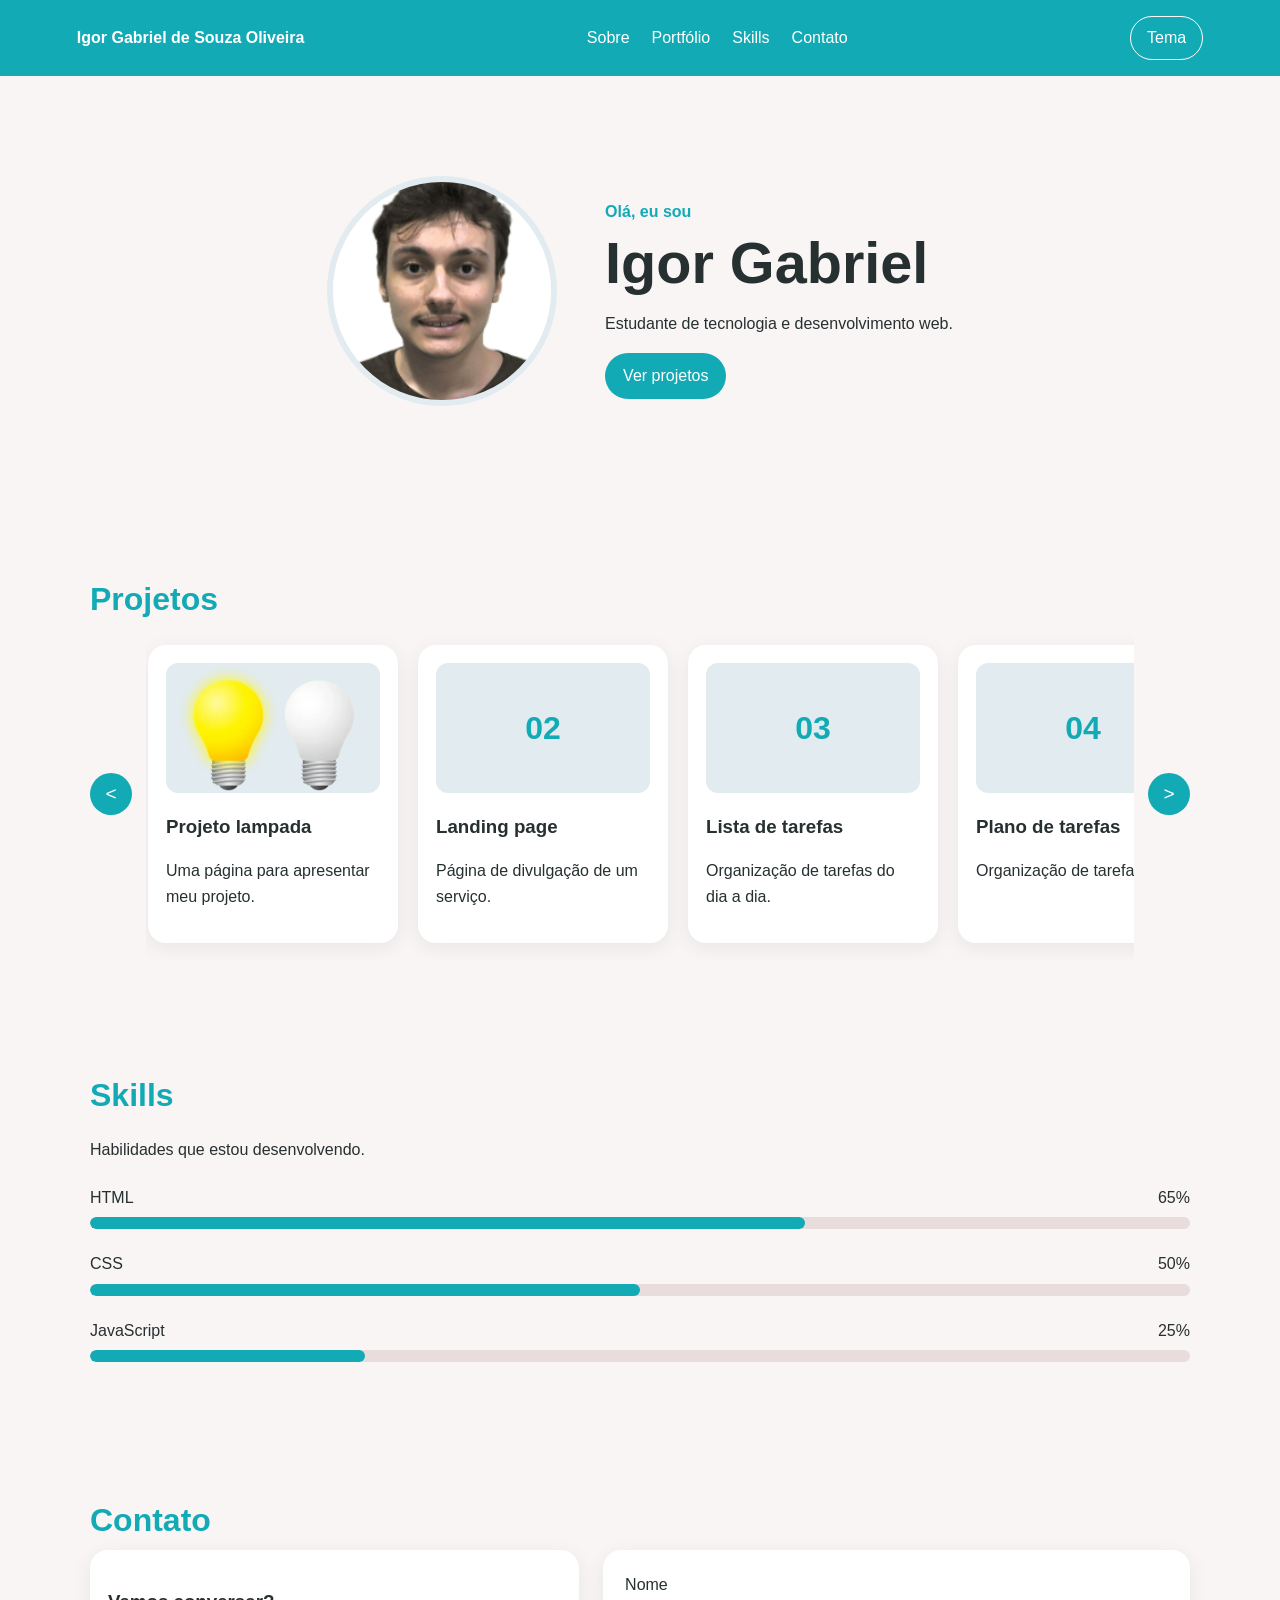
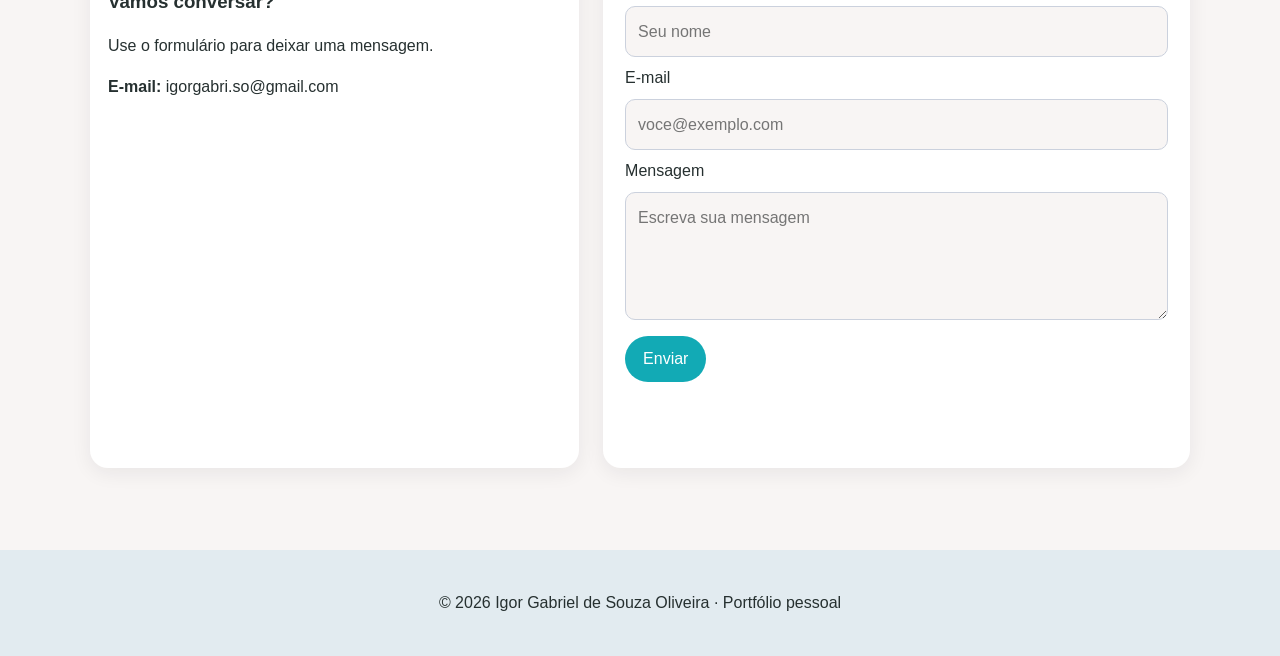
==== index.html @ 078346e3 "Add files via upload" ====
<!DOCTYPE html>
<html lang="pt-BR">
<head>
  <meta charset="UTF-8">
  <meta name="viewport" content="width=device-width, initial-scale=1.0">
  <title>Portfólio de Igor Gabriel de Souza Oliveira</title>
  <link rel="stylesheet" href="style.css">
    <script src="script.js" defer></script>
</head>
<body>
  <header class="topo">
    <a class="logo" href="#sobre">Igor Gabriel de Souza Oliveira</a>
    <nav>
      <a href="#sobre">Sobre</a>
      <a href="#portfolio">Portfólio</a>
      <a href="#skills">Skills</a>
      <a href="#contato">Contato</a>
    </nav>
    <button id="btn-tema" class="btn-tema" type="button">Tema</button>
  </header>

  <main>
    <section id="sobre" class="apresentacao">
      <img class="foto" src="img/foto.png" alt="foto de Igor Gabriel ">
      <div class="apresentacao-texto">
        <p class="saudacao">Olá, eu sou</p>
        <h1>Igor Gabriel</h1>
        <p>Estudante de tecnologia e desenvolvimento web.</p>
        <a class="botao" href="#portfolio">Ver projetos</a>
      </div>
    </section>
    <section id="portfolio" class="secao">
      <h2>Projetos</h2>
      <div class="carrossel">
        <button id="btn-anterior" class="seta" type="button" aria-label="Projetos anteriores">&lt;</button>

        <div class="trilho" id="trilho-projetos">
          <article class="card">
            <div class="card-imagem">
              <a href="https://igor-gabs119.github.io/projeto-l-mpada/"target="_blank">
          <img src="img/lamp_on_off.png" alt="Foto de duas lâmpadas, uma ligada e outra desligada.">
              </a> 
            </div>
            <h3>Projeto lampada</h3>
            <p>Uma página para apresentar meu projeto.</p>
          </article>

          <article class="card">
            <div class="card-imagem">02</div>
            <h3>Landing page</h3>
            <p>Página de divulgação de um serviço.</p>
          </article>

          <article class="card">
            <div class="card-imagem">03</div>
            <h3>Lista de tarefas</h3>
            <p>Organização de tarefas do dia a dia.</p>
          </article>
        
           <article class="card">
            <div class="card-imagem">04</div>
            <h3>Plano de tarefas</h3>
            <p>Organização de tarefa.</p>
          </article>

           <article class="card">
            <div class="card-imagem">05</div>
            <h3>Lista de compras</h3>
            <p>Organização</p>
          </article>

        </div>

        <button id="btn-proximo" class="seta" type="button" aria-label="Próximos projetos">&gt;</button>
      </div>
    </section>
    
    <section id="skills" class="secao">
      <h2>Skills</h2>
      <p>Habilidades que estou desenvolvendo.</p>

      <div class="skill">
        <div class="skill-cabecalho">
          <span>HTML</span><span>65%</span>
        </div>
        <div class="barra">
          <div class="nivel" data-nivel="65"></div>
        </div>
      </div>

      <div class="skill">
        <div class="skill-cabecalho">
          <span>CSS</span><span>50%</span>
        </div>
        <div class="barra">
          <div class="nivel" data-nivel="50"></div>
        </div>
      </div>

      <div class="skill">
        <div class="skill-cabecalho">
          <span>JavaScript</span><span>25%</span>
        </div>
        <div class="barra">
          <div class="nivel" data-nivel="25"></div>
        </div>
      </div>
    </section>
    <section id="contato" class="secao">
      <h2>Contato</h2>
      <div class="contato-grid">
        <article class="card contato-card">
          <h3>Vamos conversar?</h3>
          <p>Use o formulário para deixar uma mensagem.</p>
          <p><strong>E-mail:</strong> igorgabri.so@gmail.com</p>
        </article>

        <form id="form-contato" class="formulario" novalidate>
          <label for="nome">Nome</label>
          <input id="nome" type="text" placeholder="Seu nome">

          <label for="email">E-mail</label>
          <input id="email" type="email" placeholder="voce@exemplo.com">

          <label for="mensagem">Mensagem</label>
          <textarea id="mensagem" rows="4" placeholder="Escreva sua mensagem"></textarea>

          <button class="botao" type="submit">Enviar</button>
          <p id="retorno-formulario" role="status" aria-live="polite"></p>
        </form>
      </div>
    </section>
  </main>

  <footer>
    <p>© 2026 Igor Gabriel de Souza Oliveira · Portfólio pessoal</p>
  </footer>


</body>
</html>
---- style.css ----
:root {

--cor-principal: #12aab5;
  --cor-fundo: #F8F5F4;
  --cor-texto: #263030;
  --cor-cartao: #ffffff;
  --cor-suave: #e2ebf0;
  --cor-destaque: #c56262;
  --cor-borda: #cbd1dd;
  --cor-barra: #E9DCDD;
  --fonte: Arial, Helvetica, sans-serif;
* {
  box-sizing: border-box;
}

html {
  scroll-behavior: smooth;
}

body {
  margin: 0;
  font-family: var(--fonte);
  background: var(--cor-fundo);
  color: var(--cor-texto);
  line-height: 1.6;
}

a {
  color: inherit;
}

.topo {
  position: sticky;
  top: 0;
  z-index: 10;
  display: flex;
  align-items: center;
  justify-content: space-between;
  gap: 20px;
  padding: 16px 6%;
  background: var(--cor-principal);
  color: #fff;
}

.logo {
  font-weight: 700;
  text-decoration: none;
}

nav {
  display: flex;
  gap: 22px;
}

nav a {
  text-decoration: none;
}

nav a:hover {
  color: var(--cor-destaque);
}

button,
.botao {
  cursor: pointer;
  font: inherit;
}

.botao {
  display: inline-block;
  border: 0;
  border-radius: 999px;
  padding: 10px 18px;
  color: white;
  background: var(--cor-principal);
  text-decoration: none;
}

.btn-tema {
  border: 1px solid white;
  border-radius: 999px;
  padding: 8px 16px;
  background: transparent;
  color: white;
}

main {
  width: min(1100px, 88%);
  margin: 0 auto;
}

section {
  scroll-margin-top: 90px;
}

.apresentacao {
  min-height: 430px;
  display: flex;
  align-items: center;
  justify-content: center;
  gap: 48px;
  padding: 70px 0;
}

.foto {
  width: 230px;
  height: 230px;
  border-radius: 50%;
  object-fit: cover;
  border: 6px solid var(--cor-suave);
  background: #ddd;
}

.apresentacao-texto {
  max-width: 600px;
}

.saudacao {
  color: var(--cor-principal);
  font-weight: 700;
  margin-bottom: 0;
}

h1 {
  font-size: clamp(2.2rem, 5vw, 3.6rem);
  line-height: 1.1;
  margin: 8px 0 16px;
}

.secao {
  padding: 42px 0;
}

h2 {
  color: var(--cor-principal);
  font-size: 2rem;
  margin-bottom: 4px;
}

.carrossel {
  display: flex;
  align-items: center;
  gap: 14px;
}

.trilho {
  display: flex;
  gap: 20px;
  overflow: hidden;
  scroll-behavior: smooth;
  padding: 16px 2px;
  flex: 1;
}

.card {
  flex: 0 0 250px;
  border-radius: 18px;
  padding: 18px;
  background: var(--cor-cartao);
  box-shadow: 0 5px 20px #17172b12;
}

.card h3 {
  margin-bottom: 6px;
}

.card-imagem {
  display: grid;
  place-items: center;
  height: 130px;
  overflow: hidden;
  border-radius: 12px;
  color: var(--cor-principal);
  font-size: 2rem;
  font-weight: 700;
  background: var(--cor-suave);
}

.card-imagem a {
  display: grid;
  place-items: center;
  width: 100%;
  height: 100%;
}

.card-imagem img {
  display: block;
  width: 100%;
  height: 100%;
  object-fit: contain;
}

.seta {
  flex: 0 0 42px;
  width: 42px;
  height: 42px;
  border: 0;
  border-radius: 50%;
  background: var(--cor-principal);
  color: #fff;
  font-size: 1.2rem;
}

.skill {
  margin: 22px 0;
}

.skill-cabecalho {
  display: flex;
  justify-content: space-between;
  margin-bottom: 7px;
}

.barra {
  height: 12px;
  overflow: hidden;
  border-radius: 99px;
  background: var(--cor-barra);
}

.nivel {
  width: 0;
  height: 100%;
  border-radius: inherit;
  background: var(--cor-principal);
  transition: width 1.2s ease;
}

.contato-grid {
  display: grid;
  grid-template-columns: 1fr 1.2fr;
  gap: 24px;
}

.contato-card {
  flex: initial;
}

.contato-links {
  display: flex;
  flex-wrap: wrap;
  gap: 12px;
  margin-top: 20px;
}

.contato-link {
  display: inline-flex;
  align-items: center;
  gap: 8px;
  padding: 10px 12px;
  border-radius: 10px;
  background: var(--cor-suave);
  color: var(--cor-texto);
  text-decoration: none;
}

.contato-link:hover {
  color: var(--cor-principal);
}

.contato-link svg {
  width: 22px;
  height: 22px;
  fill: currentColor;
}

.formulario {
  display: flex;
  flex-direction: column;
  gap: 8px;
  padding: 22px;
  border-radius: 18px;
  background: var(--cor-cartao);
  box-shadow: 0 5px 20px #17172b12;
}

input,
textarea {
  width: 100%;
  padding: 12px;
  border: 1px solid var(--cor-borda);
  border-radius: 10px;
  font: inherit;
  background: var(--cor-fundo);
  color: var(--cor-texto);
}

.formulario .botao {
  align-self: flex-start;
  margin-top: 8px;
}

#retorno-formulario {
  min-height: 1.5em;
}

footer {
  text-align: center;
  padding: 24px;
  margin-top: 40px;
  background: var(--cor-suave);
}
body.escuro .saudacao {
  color: var(--cor-destaque);
}

body.escuro {
  --cor-principal: #9ab4e4;
  --cor-fundo: #121936;
  --cor-texto: #eae9f3;
  --cor-cartao: #202032;
  --cor-suave: #303549;
  --cor-destaque: #8fe5e8;
  --cor-borda: #292f5f;
  --cor-barra: #303049;
}

body.escuro .topo {
  background: #2b4191;
}

body.escuro .botao,
body.escuro .seta {
  color: #171721;
}
}

@media (max-width: 700px) {
  .topo {
    flex-wrap: wrap;
    justify-content: center;
  }

  nav {
    order: 3;
    width: 100%;
    justify-content: center;
    flex-wrap: wrap;
    gap: 12px;
  }

  .apresentacao {
    flex-direction: column;
    text-align: center;
    gap: 24px;
    padding: 45px 0;
  }

  .foto {
    width: 180px;
    height: 180px;
  }

  .contato-grid {
    grid-template-columns: 1fr;
  }

  .carrossel {
    gap: 8px;
  }

  .card {
    flex-basis: 220px;
  }

  main {
    width: 92%;
  }
}

img {
  height: 115px;
}
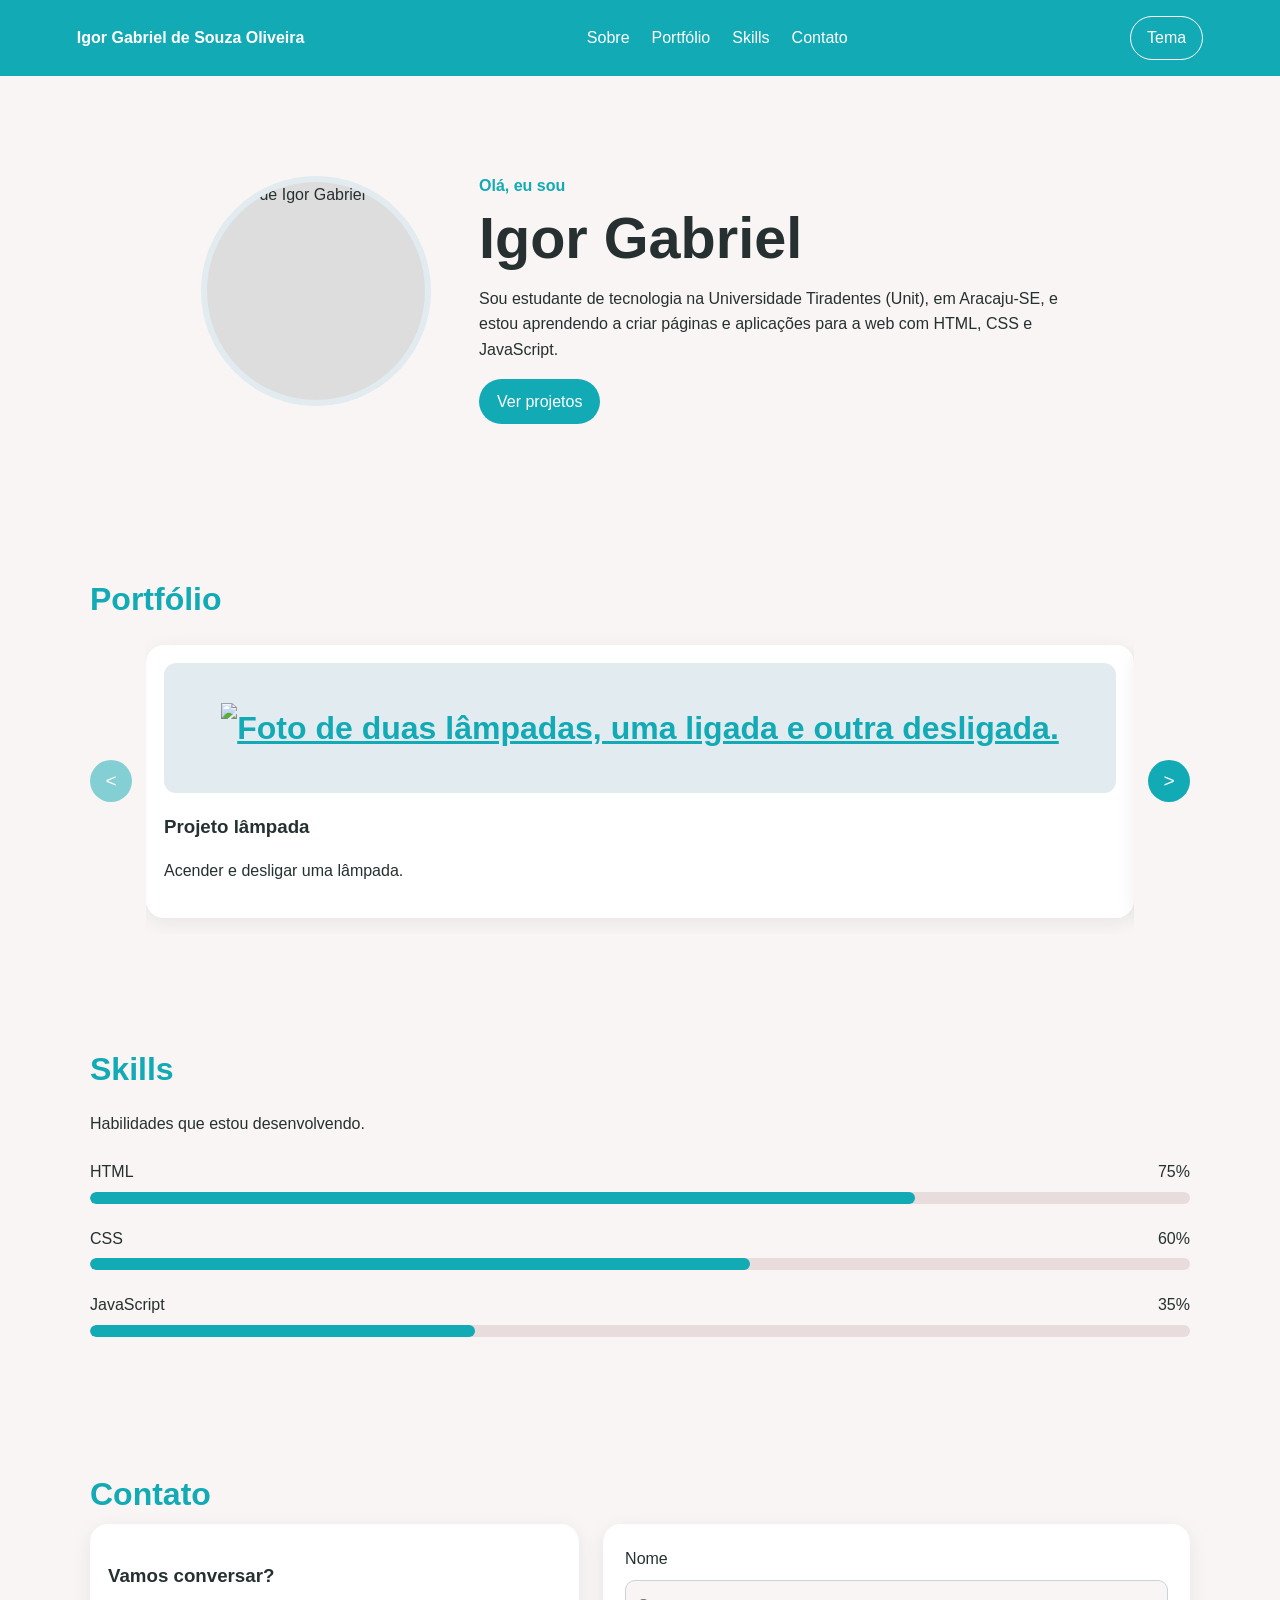
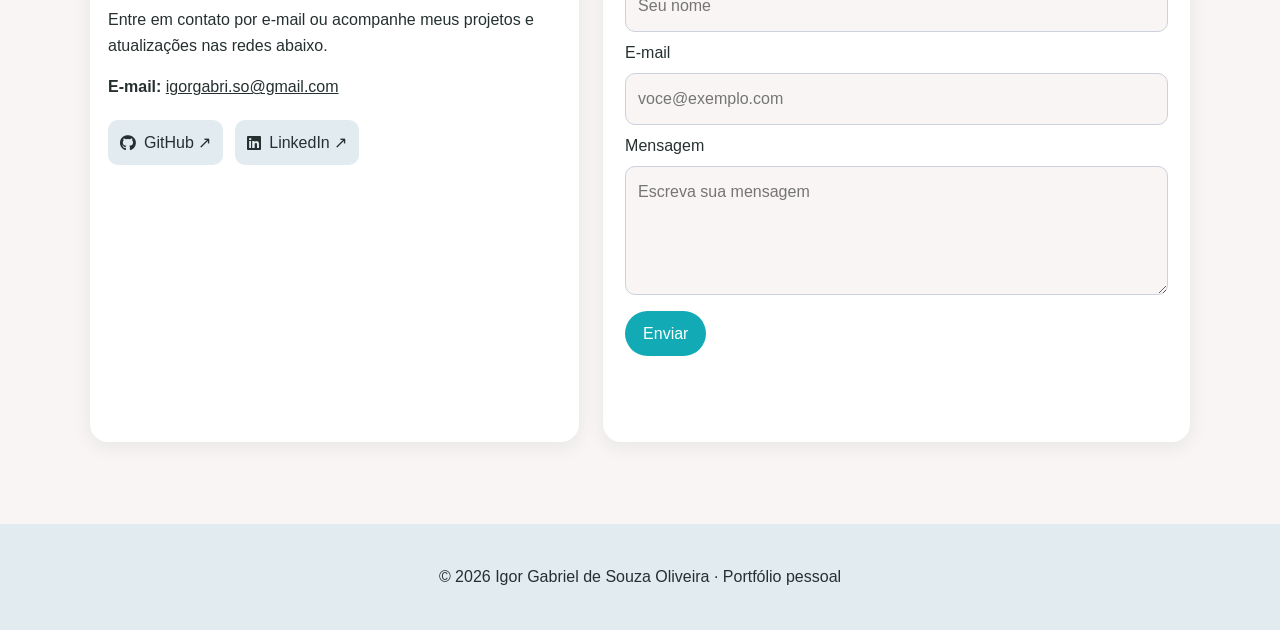
==== commit 60fafc27: "Add files via upload" ====
--- a/index.html
+++ b/index.html
@@ -1,11 +1,12 @@
- <!DOCTYPE html>
+<!DOCTYPE html>
 <html lang="pt-BR">
 <head>
   <meta charset="UTF-8">
   <meta name="viewport" content="width=device-width, initial-scale=1.0">
   <title>Portfólio de Igor Gabriel de Souza Oliveira</title>
   <link rel="stylesheet" href="style.css">
-    <script src="script.js" defer></script>
+  <link rel="stylesheet" href="https://cdnjs.cloudflare.com/ajax/libs/font-awesome/6.5.2/css/all.min.css">
+  <script src="script.js" defer></script>
 </head>
 <body>
   <header class="topo">
@@ -21,52 +22,49 @@
 
   <main>
     <section id="sobre" class="apresentacao">
-      <img class="foto" src="img/foto.png" alt="foto de Igor Gabriel ">
+      <img class="foto" src="assets/imgs/foto.png" alt="Foto de Igor Gabriel">
       <div class="apresentacao-texto">
         <p class="saudacao">Olá, eu sou</p>
         <h1>Igor Gabriel</h1>
-        <p>Estudante de tecnologia e desenvolvimento web.</p>
+        <p>Sou estudante de tecnologia na Universidade Tiradentes (Unit), em Aracaju-SE, e estou aprendendo a criar páginas e aplicações para a web com HTML, CSS e JavaScript.</p>
         <a class="botao" href="#portfolio">Ver projetos</a>
       </div>
     </section>
+
     <section id="portfolio" class="secao">
-      <h2>Projetos</h2>
+      <h2>Portfólio</h2>
       <div class="carrossel">
         <button id="btn-anterior" class="seta" type="button" aria-label="Projetos anteriores">&lt;</button>
 
         <div class="trilho" id="trilho-projetos">
           <article class="card">
             <div class="card-imagem">
-              <a href="https://igor-gabs119.github.io/projeto-l-mpada/"target="_blank">
-          <img src="img/lamp_on_off.png" alt="Foto de duas lâmpadas, uma ligada e outra desligada.">
-              </a> 
+              <a href="assets/projects/lampada/index.html" target="_blank" rel="noopener noreferrer">
+                <img src="assets/imgs/lamp_on_off.png" alt="Foto de duas lâmpadas, uma ligada e outra desligada.">
+              </a>
             </div>
-            <h3>Projeto lampada</h3>
-            <p>Uma página para apresentar meu projeto.</p>
+            <h3>Projeto lâmpada</h3>
+            <p>Acender e desligar uma lâmpada.</p>
           </article>
 
           <article class="card">
-            <div class="card-imagem">02</div>
-            <h3>Landing page</h3>
-            <p>Página de divulgação de um serviço.</p>
+            <div class="card-imagem">
+              <a href="assets/projects/lista_tarefas/index.html" target="_blank" rel="noopener noreferrer">
+                <img src="assets/imgs/lista_tarefas.png" alt="Preview da tela inicial da lista de tarefas.">
+              </a>
+            </div>
+            <h3>Lista de tarefas</h3>
+            <p>Organização de tarefas do dia a dia.</p>
           </article>
 
           <article class="card">
-            <div class="card-imagem">03</div>
-            <h3>Lista de tarefas</h3>
-            <p>Organização de tarefas do dia a dia.</p>
-          </article>
-        
-           <article class="card">
-            <div class="card-imagem">04</div>
-            <h3>Plano de tarefas</h3>
-            <p>Organização de tarefa.</p>
-          </article>
-
-           <article class="card">
-            <div class="card-imagem">05</div>
-            <h3>Lista de compras</h3>
-            <p>Organização</p>
+            <div class="card-imagem">
+              <a href="assets/projects/calculadora/index.html" target="_blank" rel="noopener noreferrer">
+                <img src="assets/imgs/calculadora.png" alt="Preview da página da calculadora">
+              </a>
+            </div>
+            <h3>Calculadora</h3>
+            <p>Página onde se pode realizar cálculos</p>
           </article>
 
         </div>
@@ -74,68 +72,79 @@
         <button id="btn-proximo" class="seta" type="button" aria-label="Próximos projetos">&gt;</button>
       </div>
     </section>
-    
+
     <section id="skills" class="secao">
       <h2>Skills</h2>
       <p>Habilidades que estou desenvolvendo.</p>
 
       <div class="skill">
         <div class="skill-cabecalho">
-          <span>HTML</span><span>65%</span>
+          <span>HTML</span><span>75%</span>
         </div>
         <div class="barra">
-          <div class="nivel" data-nivel="65"></div>
+          <div class="nivel" data-nivel="75"></div>
         </div>
       </div>
 
       <div class="skill">
         <div class="skill-cabecalho">
-          <span>CSS</span><span>50%</span>
+          <span>CSS</span><span>60%</span>
         </div>
         <div class="barra">
-          <div class="nivel" data-nivel="50"></div>
+          <div class="nivel" data-nivel="60"></div>
         </div>
       </div>
 
       <div class="skill">
         <div class="skill-cabecalho">
-          <span>JavaScript</span><span>25%</span>
+          <span>JavaScript</span><span>35%</span>
         </div>
         <div class="barra">
-          <div class="nivel" data-nivel="25"></div>
+          <div class="nivel" data-nivel="35"></div>
         </div>
       </div>
     </section>
+
     <section id="contato" class="secao">
       <h2>Contato</h2>
       <div class="contato-grid">
         <article class="card contato-card">
           <h3>Vamos conversar?</h3>
-          <p>Use o formulário para deixar uma mensagem.</p>
-          <p><strong>E-mail:</strong> igorgabri.so@gmail.com</p>
+          <p>Entre em contato por e-mail ou acompanhe meus projetos e atualizações nas redes abaixo.</p>
+          
+          <p> <strong>E-mail:</strong> <a href="mailto:igorgabri.so@gmail.com">igorgabri.so@gmail.com</a></p>
+          <div class="contato-links" aria-label="Redes profissionais">
+
+          <a class="contato-link" href="https://github.com/Igor-Gabs119" target="_blank" rel="noopener noreferrer" aria-label="GitHub">
+            <i class="fa-brands fa-github" aria-hidden="true"></i> GitHub ↗
+          </a>
+
+          <a class="contato-link" href="https://www.linkedin.com/in/igor-gabriel-de-souza-oliveira-3a478040a/" target="_blank" rel="noopener noreferrer" aria-label="LinkedIn">
+           <i class="fa-brands fa-linkedin" aria-hidden="true"></i> LinkedIn ↗
+          </a>
+
+          </div>
+          <iframe class="mapa" title="Mapa com a localização aproximada: Aracaju, Sergipe, Brasil" src="https://www.google.com/maps?q=Aracaju,+Sergipe,+Brasil&z=11&output=embed" loading="lazy" referrerpolicy="no-referrer-when-downgrade" allowfullscreen></iframe>
         </article>
 
         <form id="form-contato" class="formulario" novalidate>
           <label for="nome">Nome</label>
-          <input id="nome" type="text" placeholder="Seu nome">
+          <input id="nome" type="text" placeholder="Seu nome" required>
 
           <label for="email">E-mail</label>
-          <input id="email" type="email" placeholder="voce@exemplo.com">
+          <input id="email" type="email" placeholder="voce@exemplo.com" required>
 
           <label for="mensagem">Mensagem</label>
-          <textarea id="mensagem" rows="4" placeholder="Escreva sua mensagem"></textarea>
+          <textarea id="mensagem" rows="4" placeholder="Escreva sua mensagem" required></textarea>
 
           <button class="botao" type="submit">Enviar</button>
           <p id="retorno-formulario" role="status" aria-live="polite"></p>
         </form>
-      </div>
-    </section>
+      </div>    </section>
   </main>
 
   <footer>
     <p>© 2026 Igor Gabriel de Souza Oliveira · Portfólio pessoal</p>
   </footer>
-
-
 </body>
-</html>
+</html>
--- a/style.css
+++ b/style.css
@@ -9,6 +9,8 @@
   --cor-borda: #cbd1dd;
   --cor-barra: #E9DCDD;
   --fonte: Arial, Helvetica, sans-serif;
+}
+
 * {
   box-sizing: border-box;
 }
@@ -145,10 +147,10 @@
 
 .trilho {
   display: flex;
-  gap: 20px;
+  gap: 0;
   overflow: hidden;
   scroll-behavior: smooth;
-  padding: 16px 2px;
+  padding: 16px 0;
   flex: 1;
 }
 
@@ -160,14 +162,19 @@
   box-shadow: 0 5px 20px #17172b12;
 }
 
+.trilho .card {
+  flex: 0 0 100%;
+}
+
 .card h3 {
   margin-bottom: 6px;
 }
 
 .card-imagem {
-  display: grid;
-  place-items: center;
-  height: 130px;
+  display: flex;
+  align-items: center;
+  justify-content: center;
+  min-height: 130px;
   overflow: hidden;
   border-radius: 12px;
   color: var(--cor-principal);
@@ -177,17 +184,17 @@
 }
 
 .card-imagem a {
-  display: grid;
-  place-items: center;
+  display: flex;
+  align-items: center;
+  justify-content: center;
   width: 100%;
-  height: 100%;
 }
 
 .card-imagem img {
   display: block;
-  width: 100%;
-  height: 100%;
-  object-fit: contain;
+  width: auto;
+  height: auto;
+  max-width: 100%;
 }
 
 .seta {
@@ -201,6 +208,11 @@
   font-size: 1.2rem;
 }
 
+.seta:disabled {
+  cursor: not-allowed;
+  opacity: 0.5;
+}
+
 .skill {
   margin: 22px 0;
 }
@@ -262,6 +274,15 @@
   width: 22px;
   height: 22px;
   fill: currentColor;
+}
+
+.mapa {
+  display: block;
+  width: 100%;
+  height: 220px;
+  margin-top: 20px;
+  border: 0;
+  border-radius: 12px;
 }
 
 .formulario {
@@ -323,7 +344,6 @@
 body.escuro .seta {
   color: #171721;
 }
-}
 
 @media (max-width: 700px) {
   .topo {
@@ -369,5 +389,6 @@
 }
 
 img {
-  height: 115px;
-}
+  max-width: 100%;
+  height: auto;
+}
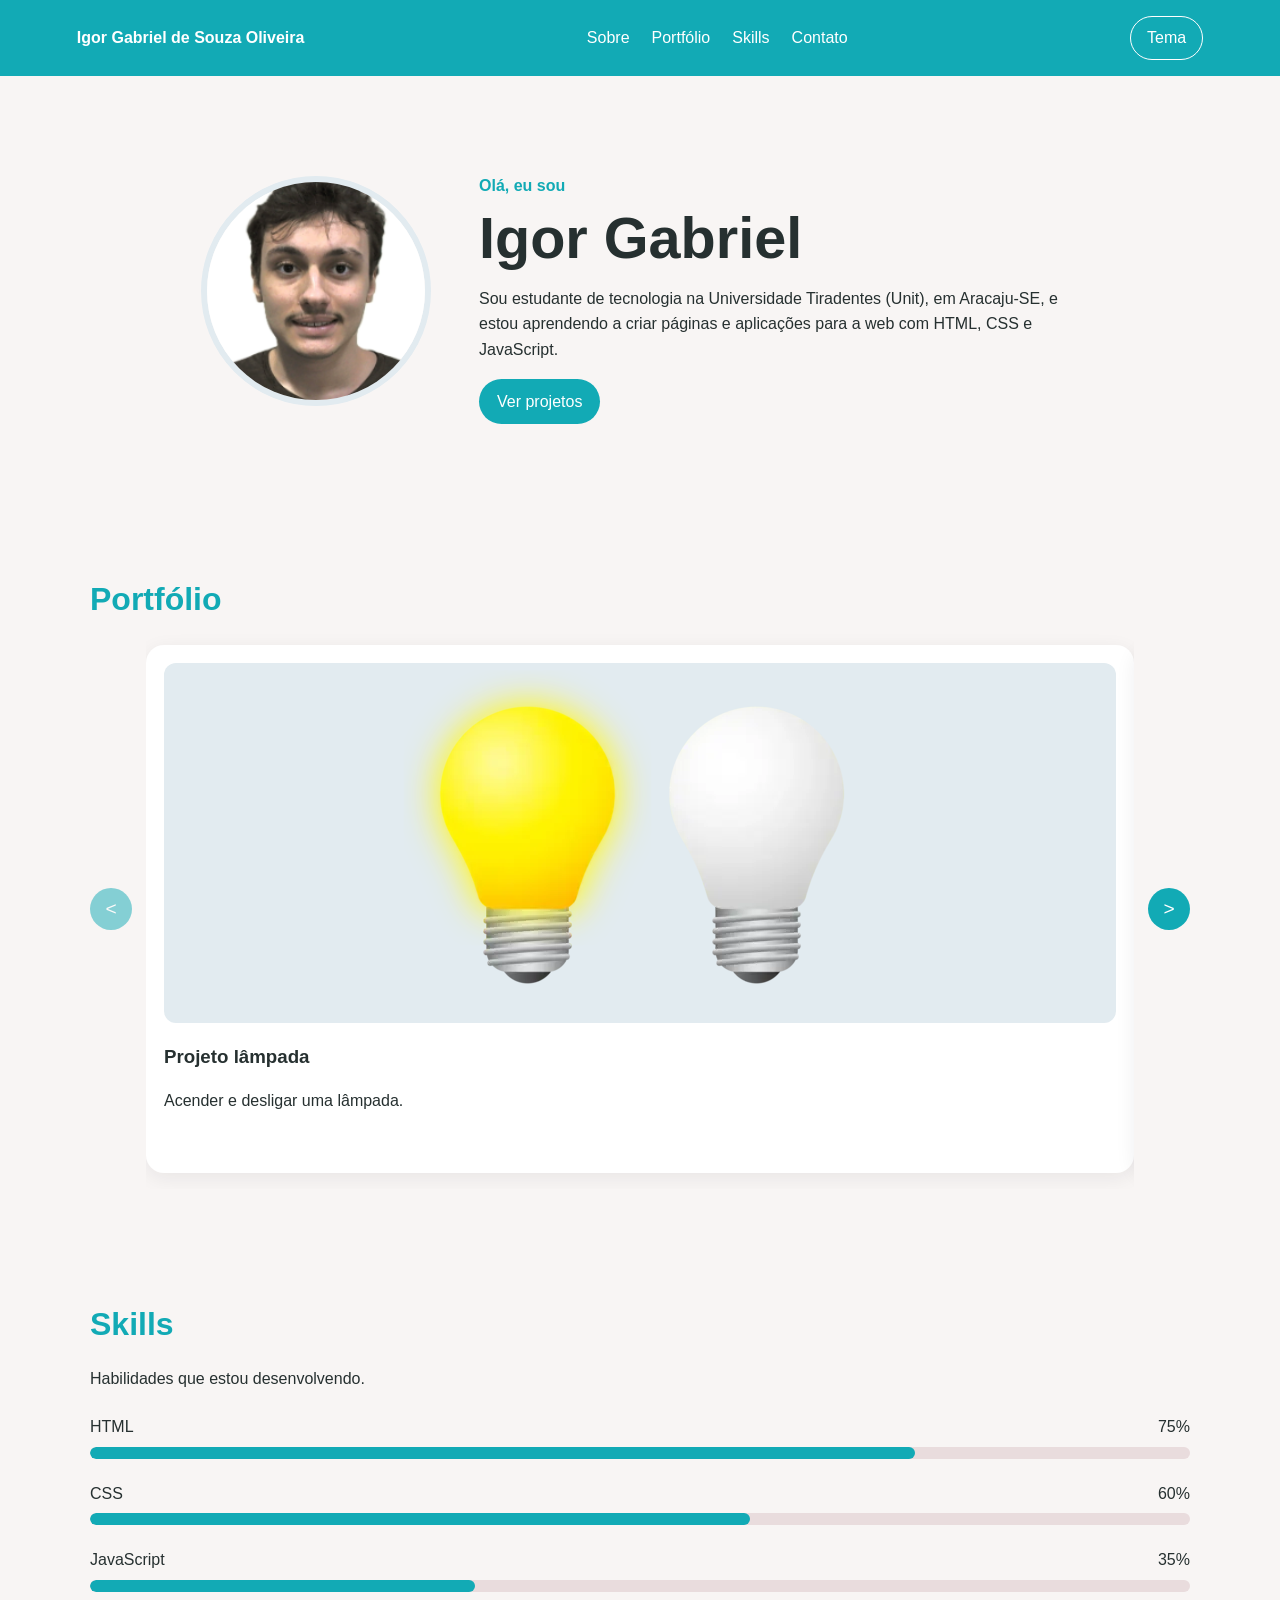
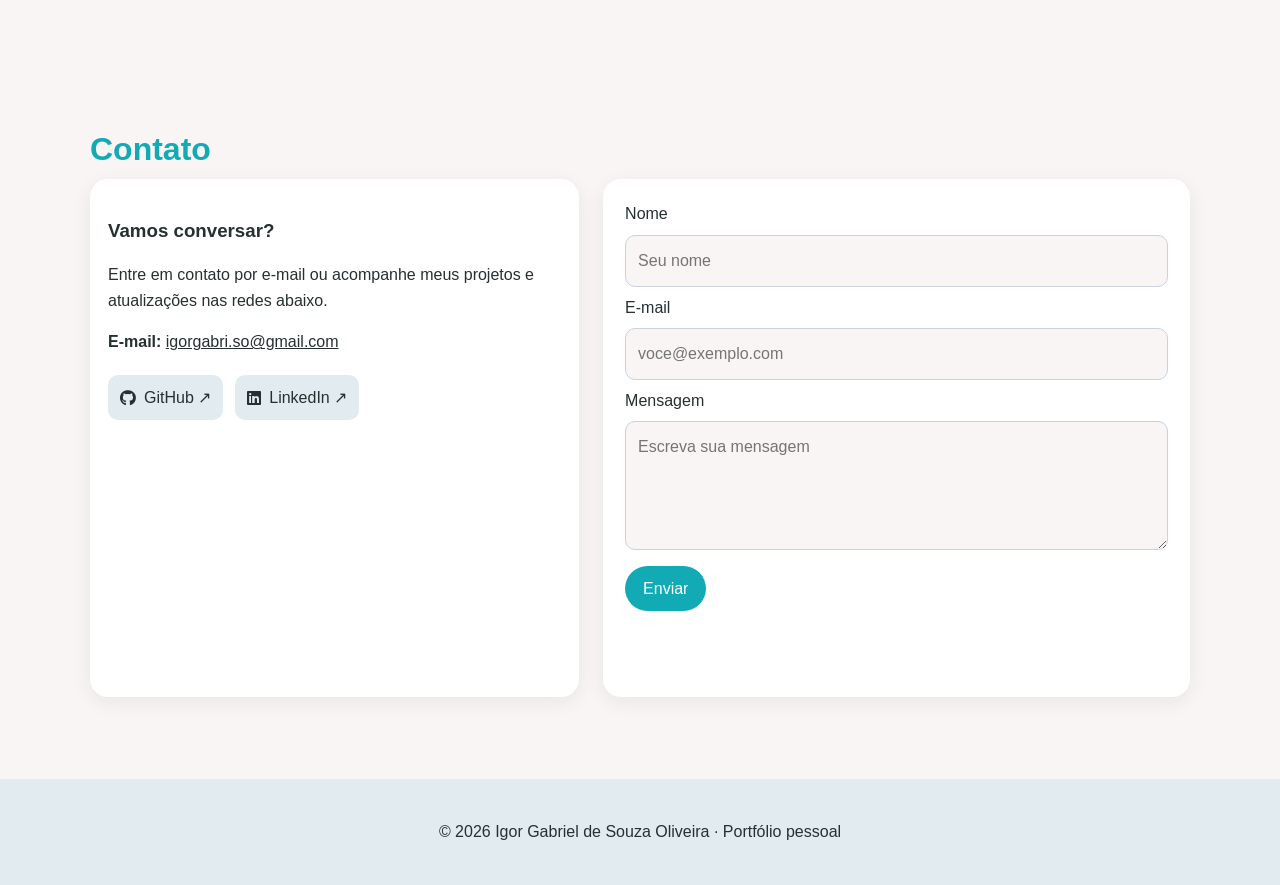
==== commit 4aa554b5: "adição de um projeto de gerenciamento de estoque" ====
--- a/index.html
+++ b/index.html
@@ -65,6 +65,16 @@
             </div>
             <h3>Calculadora</h3>
             <p>Página onde se pode realizar cálculos</p>
+          </article>
+
+          <article class="card">
+            <div class="card-imagem">
+              <a href="assets/projects/supermart-estoque/visao_geral.html" target="_blank" rel="noopener noreferrer">
+                <img src="assets/projects/supermart-estoque/logo.png" alt="Logo do sistema">
+              </a>
+            </div>
+            <h3>Sistema de estoque</h3>
+            <p>Sistema em que pode ser utilizado para o gerenciamento de um estoque</p>
           </article>
 
         </div>
